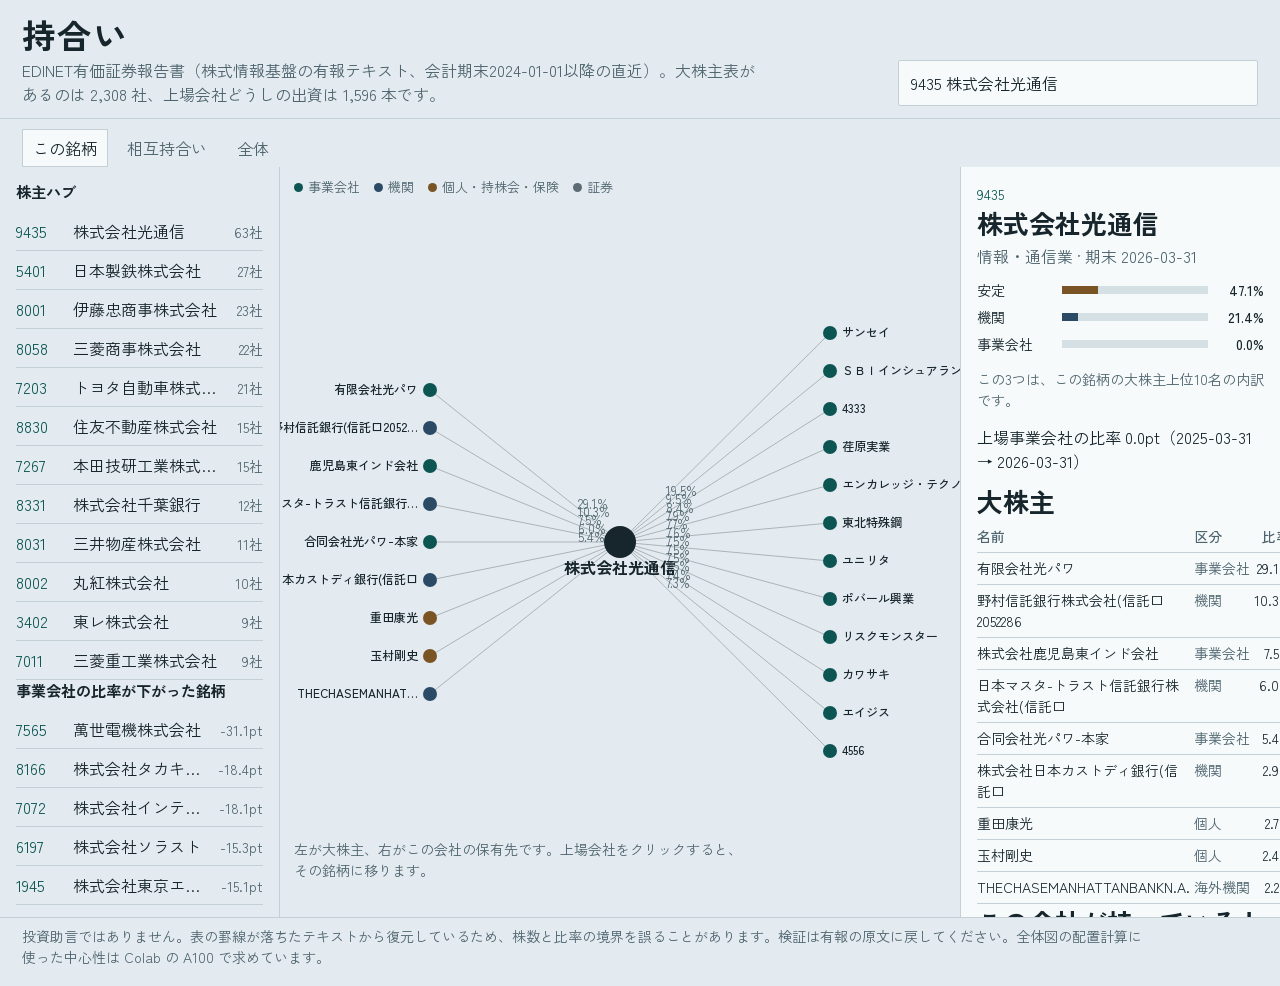
==== index.html @ e352fd44 "直近有報の株主グラフを静的サイトとして追加する。 銘柄の周辺、相互持合い、全体図を検索して見られる。" ====
<!DOCTYPE html>
<html lang="ja">
<head>
  <meta charset="utf-8">
  <meta name="viewport" content="width=device-width, initial-scale=1">
  <title>持合い — 直近有報の株主グラフ</title>
  <link rel="preconnect" href="https://fonts.googleapis.com">
  <link rel="preconnect" href="https://fonts.gstatic.com" crossorigin>
  <link href="https://fonts.googleapis.com/css2?family=Zen+Kaku+Gothic+New:wght@400;500;700&display=swap" rel="stylesheet">
  <link rel="stylesheet" href="assets/app.css">
</head>
<body>
  <header class="top">
    <div class="brand">
      <h1>持合い</h1>
      <p id="lede">直近の有価証券報告書から読んだ大株主です。</p>
    </div>
    <form class="search" role="search" id="search-form">
      <label class="sr" for="q">銘柄コードか社名</label>
      <input id="q" type="search" placeholder="コードか社名" autocomplete="off" spellcheck="false">
      <ul id="suggest" class="suggest" hidden></ul>
    </form>
  </header>

  <div class="modes" role="tablist">
    <button type="button" class="mode" data-mode="ego" aria-selected="true">この銘柄</button>
    <button type="button" class="mode" data-mode="mutual" aria-selected="false">相互持合い</button>
    <button type="button" class="mode" data-mode="all" aria-selected="false">全体</button>
  </div>

  <main>
    <aside class="lists" aria-label="銘柄リスト">
      <section>
        <h2>株主ハブ</h2>
        <ol id="hubs"></ol>
      </section>
      <section>
        <h2>事業会社の比率が下がった銘柄</h2>
        <ol id="drops"></ol>
      </section>
      <section>
        <h2>相互に持ち合う組</h2>
        <ol id="pairs"></ol>
      </section>
    </aside>

    <section class="stage" aria-label="株主グラフ">
      <canvas id="graph"></canvas>
      <p id="graph-note" class="note"></p>
      <div class="legend" aria-hidden="true">
        <span><i class="swatch corp"></i>事業会社</span>
        <span><i class="swatch inst"></i>機関</span>
        <span><i class="swatch stable"></i>個人・持株会・保険</span>
        <span><i class="swatch broker"></i>証券</span>
      </div>
    </section>

    <aside class="detail" id="detail" aria-live="polite">
      <p class="quiet">銘柄を選ぶと、大株主と保有先が出ます。</p>
    </aside>
  </main>

  <footer>
    <p id="foot"></p>
  </footer>
  <script src="assets/app.js"></script>
</body>
</html>
---- assets/app.css ----
:root {
  --paper: #e4ebf0;
  --card: #f6fafb;
  --ink: #17262c;
  --muted: #4e646e;
  --line: #c3d0d6;
  --teal: #0c5552;
  --slate: #2a4a66;
  --brass: #7a5424;
  --broker: #5d6b73;
  --sell: #9d3828;
  --focus: #0c5552;
  --shadow: 0 1px 0 rgba(23, 38, 44, 0.06);
  font-family: "Zen Kaku Gothic New", "Hiragino Sans", "Noto Sans JP", sans-serif;
  color: var(--ink);
  background: var(--paper);
  font-size: 16px;
  line-height: 1.5;
}

* { box-sizing: border-box; }
html, body { margin: 0; min-height: 100%; }
body { display: flex; flex-direction: column; min-height: 100vh; }
button, input { font: inherit; color: inherit; }
button { cursor: pointer; }
:focus-visible { outline: 2px solid var(--focus); outline-offset: 2px; }

.sr {
  position: absolute;
  width: 1px;
  height: 1px;
  overflow: hidden;
  clip: rect(0 0 0 0);
}

.top {
  display: flex;
  gap: 24px;
  align-items: flex-end;
  justify-content: space-between;
  padding: 18px 22px 12px;
  border-bottom: 1px solid var(--line);
}
.brand h1 {
  margin: 0;
  font-size: 34px;
  font-weight: 700;
  letter-spacing: 0.04em;
  line-height: 1;
}
.brand p { margin: 6px 0 0; color: var(--muted); max-width: 46rem; }
.search { position: relative; width: min(360px, 100%); }
.search input {
  width: 100%;
  background: var(--card);
  border: 1px solid var(--line);
  border-radius: 2px;
  padding: 10px 12px;
}
.suggest {
  position: absolute;
  z-index: 3;
  left: 0;
  right: 0;
  margin: 4px 0 0;
  padding: 4px;
  list-style: none;
  background: var(--card);
  border: 1px solid var(--line);
  box-shadow: var(--shadow);
}
.suggest button {
  display: flex;
  width: 100%;
  gap: 10px;
  text-align: left;
  background: transparent;
  border: 0;
  padding: 7px 8px;
}
.suggest button[aria-selected="true"],
.suggest button:hover { background: #e7f2f1; }
.suggest .code { font-variant-numeric: tabular-nums; color: var(--teal); width: 3.2em; }

.modes {
  display: flex;
  gap: 8px;
  padding: 10px 22px 0;
}
.mode {
  background: transparent;
  border: 1px solid transparent;
  padding: 6px 10px;
  color: var(--muted);
}
.mode[aria-selected="true"] {
  color: var(--ink);
  border-color: var(--line);
  background: var(--card);
}

main {
  flex: 1;
  display: grid;
  grid-template-columns: 280px minmax(0, 1fr) 320px;
  gap: 0;
  min-height: 0;
}
.lists, .detail {
  padding: 14px 16px 28px;
  overflow: auto;
  max-height: calc(100vh - 150px);
}
.lists { border-right: 1px solid var(--line); }
.detail { border-left: 1px solid var(--line); background: var(--card); }
.lists h2, .detail h2 {
  margin: 16px 0 8px;
  font-size: 15px;
  font-weight: 700;
}
.lists h2:first-child { margin-top: 0; }
.lists ol { list-style: none; margin: 0; padding: 0; }
.lists button {
  width: 100%;
  text-align: left;
  background: transparent;
  border: 0;
  border-bottom: 1px solid var(--line);
  padding: 7px 0;
  display: grid;
  grid-template-columns: 3.2em 1fr auto;
  gap: 6px;
  align-items: baseline;
}
.lists button:hover { background: rgba(12, 85, 82, 0.06); }
.lists .code, .num { font-variant-numeric: tabular-nums; }
.lists .code { color: var(--teal); }
.lists .num { color: var(--muted); font-size: 14px; }
.lists .name { overflow: hidden; text-overflow: ellipsis; white-space: nowrap; }

.stage { position: relative; min-height: 520px; }
.stage canvas { width: 100%; height: 100%; display: block; cursor: grab; }
.stage canvas:active { cursor: grabbing; }
.note {
  position: absolute;
  left: 14px;
  bottom: 36px;
  margin: 0;
  max-width: 28rem;
  color: var(--muted);
  font-size: 14px;
  pointer-events: none;
}
.legend {
  position: absolute;
  left: 14px;
  top: 10px;
  display: flex;
  flex-wrap: wrap;
  gap: 10px 14px;
  font-size: 13px;
  color: var(--muted);
}
.swatch {
  display: inline-block;
  width: 9px;
  height: 9px;
  margin-right: 5px;
  border-radius: 50%;
  vertical-align: 0;
}
.swatch.corp { background: var(--teal); }
.swatch.inst { background: var(--slate); }
.swatch.stable { background: var(--brass); }
.swatch.broker { background: var(--broker); }

.detail .who { margin: 0; }
.detail .who .code {
  font-variant-numeric: tabular-nums;
  color: var(--teal);
  font-size: 14px;
}
.detail h2 { font-size: 26px; line-height: 1.25; margin: 2px 0 4px; }
.meta { margin: 0 0 12px; color: var(--muted); }
.meters { display: grid; gap: 6px; margin: 0 0 14px; }
.meters div { display: grid; grid-template-columns: 5.5em 1fr 3.4em; gap: 8px; align-items: center; font-size: 14px; }
.meters .bar { height: 8px; background: #d5e0e5; }
.meters .bar span { display: block; height: 100%; }
.meters .bar.stable span { background: var(--brass); }
.meters .bar.inst span { background: var(--slate); }
.meters .bar.corp span { background: var(--teal); }
.meters b { font-variant-numeric: tabular-nums; font-weight: 500; text-align: right; }
.delta { margin: 0 0 12px; }
.delta.down { color: var(--sell); }
table { width: 100%; border-collapse: collapse; font-size: 14px; }
th, td { text-align: left; padding: 5px 4px 5px 0; border-bottom: 1px solid var(--line); vertical-align: baseline; }
th { color: var(--muted); font-weight: 500; white-space: nowrap; }
td:nth-child(2) { white-space: nowrap; color: var(--muted); }
td.r, th.r { text-align: right; font-variant-numeric: tabular-nums; }
tr.link { cursor: pointer; }
tr.link:hover { background: #e7f2f1; }
.quiet, footer p { color: var(--muted); font-size: 14px; }
footer { padding: 8px 22px 18px; border-top: 1px solid var(--line); }
footer p { margin: 0; max-width: 70rem; }

@media (max-width: 980px) {
  .top { flex-direction: column; align-items: stretch; }
  main { grid-template-columns: 1fr; }
  .lists, .detail { max-height: none; border: 0; }
  .stage { min-height: 420px; height: 62vh; }
  .lists { order: 3; }
  .detail { order: 2; }
}

@media (prefers-reduced-motion: reduce) {
  * { scroll-behavior: auto !important; }
}
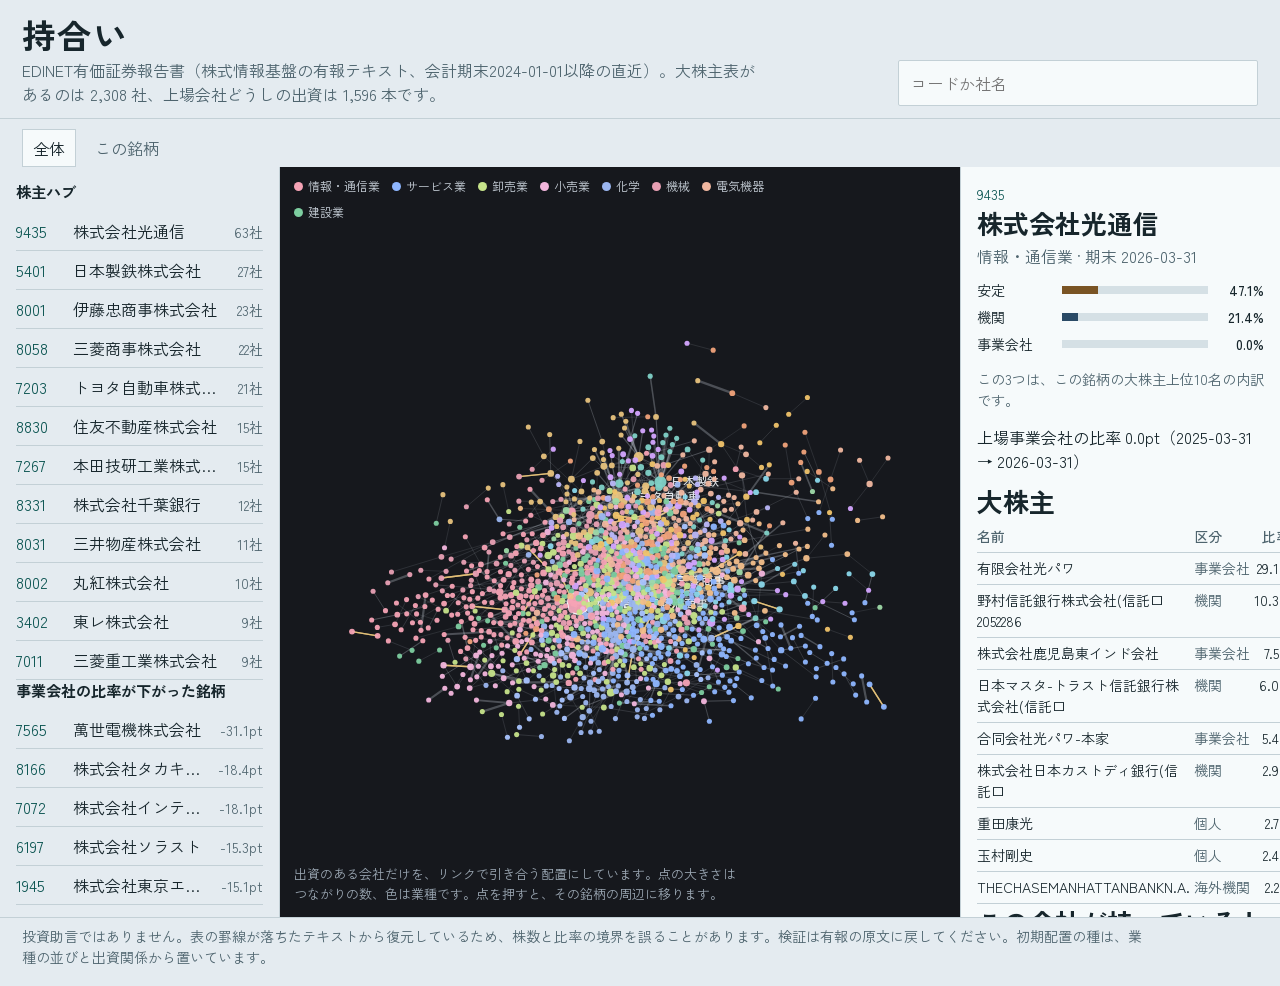
==== commit add1d88c: "株主グラフをObsidian風の力指向配置にする。 全体を初期表示にし、点を開くと深さ1か2の周辺を出す。相互持合いは金色の線と左の一覧に残す。" ====
--- a/index.html
+++ b/index.html
@@ -23,9 +23,8 @@
   </header>
 
   <div class="modes" role="tablist">
-    <button type="button" class="mode" data-mode="ego" aria-selected="true">この銘柄</button>
-    <button type="button" class="mode" data-mode="mutual" aria-selected="false">相互持合い</button>
-    <button type="button" class="mode" data-mode="all" aria-selected="false">全体</button>
+    <button type="button" class="mode" data-mode="all" aria-selected="true">全体</button>
+    <button type="button" class="mode" data-mode="local" aria-selected="false">この銘柄</button>
   </div>
 
   <main>
@@ -46,13 +45,13 @@
 
     <section class="stage" aria-label="株主グラフ">
       <canvas id="graph"></canvas>
+      <div class="depth" id="depth" hidden>
+        <span>深さ</span>
+        <button type="button" data-depth="1" aria-pressed="true">1</button>
+        <button type="button" data-depth="2" aria-pressed="false">2</button>
+      </div>
       <p id="graph-note" class="note"></p>
-      <div class="legend" aria-hidden="true">
-        <span><i class="swatch corp"></i>事業会社</span>
-        <span><i class="swatch inst"></i>機関</span>
-        <span><i class="swatch stable"></i>個人・持株会・保険</span>
-        <span><i class="swatch broker"></i>証券</span>
-      </div>
+      <div class="legend" id="legend"></div>
     </section>
 
     <aside class="detail" id="detail" aria-live="polite">
--- a/assets/app.css
+++ b/assets/app.css
@@ -138,17 +138,41 @@
 .lists .num { color: var(--muted); font-size: 14px; }
 .lists .name { overflow: hidden; text-overflow: ellipsis; white-space: nowrap; }
 
-.stage { position: relative; min-height: 520px; }
-.stage canvas { width: 100%; height: 100%; display: block; cursor: grab; }
+.stage { position: relative; min-height: 520px; background: #16181d; }
+.stage canvas { width: 100%; height: 100%; display: block; cursor: grab; background: #16181d; }
 .stage canvas:active { cursor: grabbing; }
+.depth[hidden] { display: none; }
+.depth {
+  position: absolute;
+  right: 14px;
+  top: 10px;
+  display: flex;
+  gap: 6px;
+  align-items: center;
+  color: #c5cdd6;
+  font-size: 13px;
+}
+.depth button {
+  background: transparent;
+  color: #c5cdd6;
+  border: 1px solid #3a4250;
+  border-radius: 99px;
+  min-width: 28px;
+  padding: 2px 8px;
+}
+.depth button[aria-pressed="true"] {
+  background: #d8dee9;
+  color: #16181d;
+  border-color: #d8dee9;
+}
 .note {
   position: absolute;
   left: 14px;
-  bottom: 36px;
+  bottom: 14px;
   margin: 0;
   max-width: 28rem;
-  color: var(--muted);
-  font-size: 14px;
+  color: #9aa6b2;
+  font-size: 13px;
   pointer-events: none;
 }
 .legend {
@@ -157,9 +181,10 @@
   top: 10px;
   display: flex;
   flex-wrap: wrap;
-  gap: 10px 14px;
-  font-size: 13px;
-  color: var(--muted);
+  gap: 8px 12px;
+  max-width: min(46rem, 70%);
+  font-size: 12px;
+  color: #c5cdd6;
 }
 .swatch {
   display: inline-block;
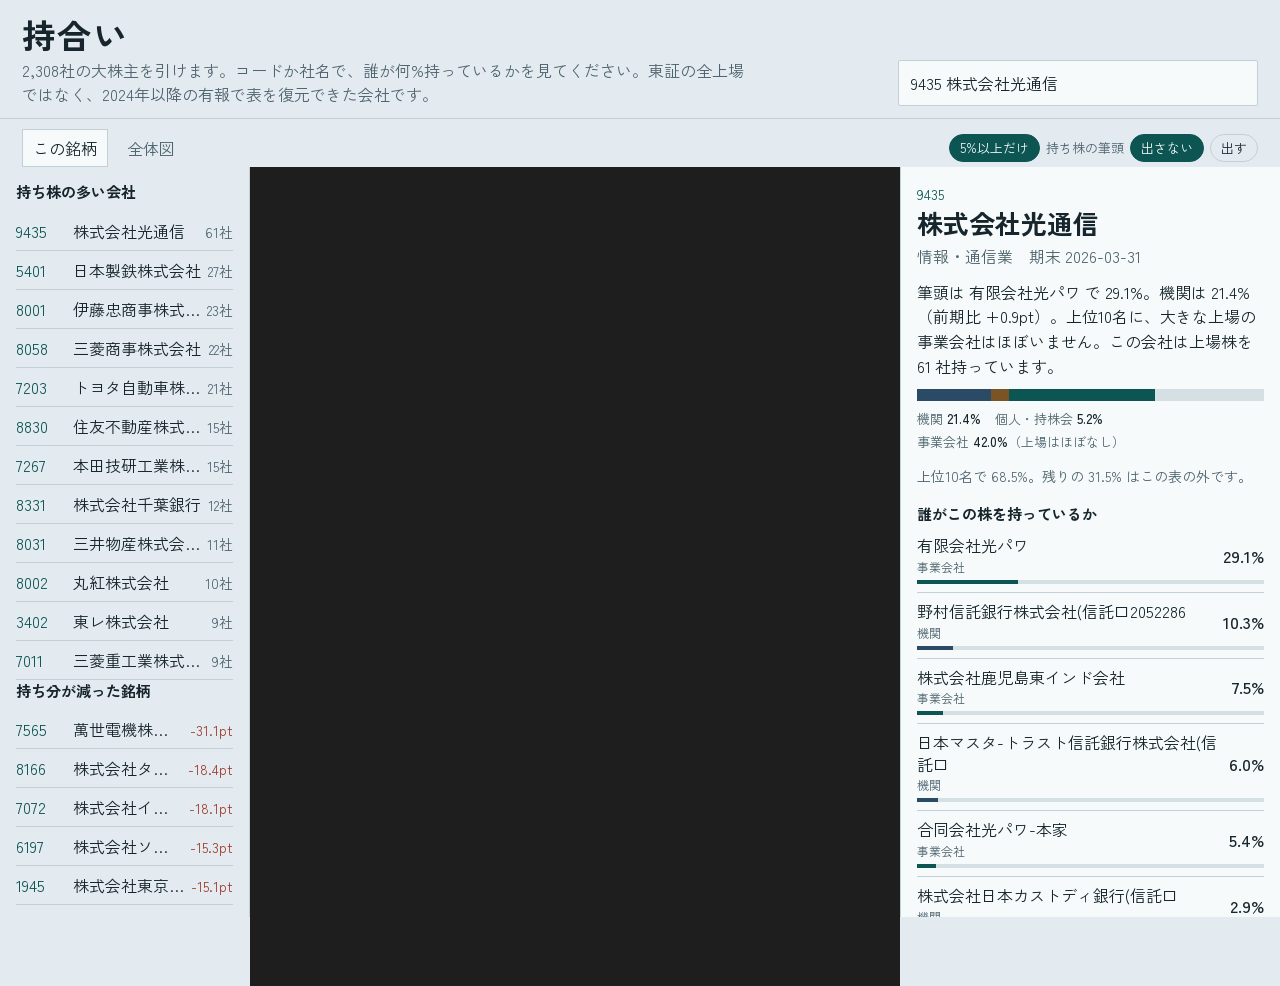
==== commit 11d8e364: "この銘柄は、誰が何%持っているかから読める並びに変える。" ====
--- a/index.html
+++ b/index.html
@@ -4,6 +4,7 @@
   <meta charset="utf-8">
   <meta name="viewport" content="width=device-width, initial-scale=1">
   <title>持合い — 直近有報の株主グラフ</title>
+  <link rel="icon" href="data:,">
   <link rel="preconnect" href="https://fonts.googleapis.com">
   <link rel="preconnect" href="https://fonts.gstatic.com" crossorigin>
   <link href="https://fonts.googleapis.com/css2?family=Zen+Kaku+Gothic+New:wght@400;500;700&display=swap" rel="stylesheet">
@@ -13,43 +14,47 @@
   <header class="top">
     <div class="brand">
       <h1>持合い</h1>
-      <p id="lede">直近の有価証券報告書から読んだ大株主です。</p>
+      <p id="lede">コードか社名で、誰が何%持っているかを見ます。</p>
     </div>
     <form class="search" role="search" id="search-form">
       <label class="sr" for="q">銘柄コードか社名</label>
-      <input id="q" type="search" placeholder="コードか社名" autocomplete="off" spellcheck="false">
+      <input id="q" type="search" placeholder="9435 や 光通信" autocomplete="off" spellcheck="false">
       <ul id="suggest" class="suggest" hidden></ul>
     </form>
   </header>
 
-  <div class="modes" role="tablist">
-    <button type="button" class="mode" data-mode="all" aria-selected="true">全体</button>
-    <button type="button" class="mode" data-mode="local" aria-selected="false">この銘柄</button>
+  <div class="modes">
+    <div class="modebar" role="tablist">
+      <button type="button" class="mode" data-mode="local" aria-selected="true">この銘柄</button>
+      <button type="button" class="mode" data-mode="all" aria-selected="false">全体図</button>
+    </div>
+    <div class="depth" id="depth">
+      <button type="button" id="floor" aria-pressed="true">5%以上だけ</button>
+      <span>持ち株の筆頭</span>
+      <button type="button" data-depth="1" aria-pressed="true">出さない</button>
+      <button type="button" data-depth="2" aria-pressed="false">出す</button>
+    </div>
   </div>
 
   <main>
     <aside class="lists" aria-label="銘柄リスト">
       <section>
-        <h2>株主ハブ</h2>
+        <h2>持ち株の多い会社</h2>
         <ol id="hubs"></ol>
       </section>
       <section>
-        <h2>事業会社の比率が下がった銘柄</h2>
+        <h2>持ち分が減った銘柄</h2>
         <ol id="drops"></ol>
       </section>
       <section>
-        <h2>相互に持ち合う組</h2>
+        <h2>互いに持ち合っている組</h2>
         <ol id="pairs"></ol>
       </section>
     </aside>
 
     <section class="stage" aria-label="株主グラフ">
       <canvas id="graph"></canvas>
-      <div class="depth" id="depth" hidden>
-        <span>深さ</span>
-        <button type="button" data-depth="1" aria-pressed="true">1</button>
-        <button type="button" data-depth="2" aria-pressed="false">2</button>
-      </div>
+      <p id="tip" class="tip" hidden></p>
       <p id="graph-note" class="note"></p>
       <div class="legend" id="legend"></div>
     </section>
--- a/assets/app.css
+++ b/assets/app.css
@@ -84,9 +84,13 @@
 
 .modes {
   display: flex;
-  gap: 8px;
+  gap: 16px;
+  align-items: center;
+  justify-content: space-between;
+  flex-wrap: wrap;
   padding: 10px 22px 0;
 }
+.modebar { display: flex; gap: 8px; }
 .mode {
   background: transparent;
   border: 1px solid transparent;
@@ -102,7 +106,7 @@
 main {
   flex: 1;
   display: grid;
-  grid-template-columns: 280px minmax(0, 1fr) 320px;
+  grid-template-columns: 250px minmax(0, 1fr) 380px;
   gap: 0;
   min-height: 0;
 }
@@ -136,43 +140,55 @@
 .lists .code, .num { font-variant-numeric: tabular-nums; }
 .lists .code { color: var(--teal); }
 .lists .num { color: var(--muted); font-size: 14px; }
+.lists .num.down { color: var(--sell); }
 .lists .name { overflow: hidden; text-overflow: ellipsis; white-space: nowrap; }
 
-.stage { position: relative; min-height: 520px; background: #16181d; }
-.stage canvas { width: 100%; height: 100%; display: block; cursor: grab; background: #16181d; }
+.stage { position: relative; min-height: 520px; background: #1e1e1e; }
+.stage canvas { width: 100%; height: 100%; display: block; cursor: grab; background: #1e1e1e; }
 .stage canvas:active { cursor: grabbing; }
 .depth[hidden] { display: none; }
 .depth {
-  position: absolute;
-  right: 14px;
-  top: 10px;
   display: flex;
   gap: 6px;
   align-items: center;
-  color: #c5cdd6;
+  color: var(--muted);
   font-size: 13px;
 }
 .depth button {
   background: transparent;
-  color: #c5cdd6;
-  border: 1px solid #3a4250;
+  color: var(--ink);
+  border: 1px solid var(--line);
   border-radius: 99px;
   min-width: 28px;
-  padding: 2px 8px;
+  padding: 3px 10px;
 }
 .depth button[aria-pressed="true"] {
-  background: #d8dee9;
-  color: #16181d;
-  border-color: #d8dee9;
+  background: var(--teal);
+  color: #f6fafb;
+  border-color: var(--teal);
 }
 .note {
   position: absolute;
   left: 14px;
   bottom: 14px;
   margin: 0;
-  max-width: 28rem;
+  max-width: 34rem;
   color: #9aa6b2;
   font-size: 13px;
+  pointer-events: none;
+}
+.tip {
+  position: absolute;
+  z-index: 2;
+  margin: 0;
+  max-width: 18rem;
+  padding: 6px 8px;
+  background: #141414;
+  color: #f3f3f3;
+  border: 1px solid #3a4250;
+  font-size: 13px;
+  line-height: 1.45;
+  white-space: pre-line;
   pointer-events: none;
 }
 .legend {
@@ -206,7 +222,31 @@
   font-size: 14px;
 }
 .detail h2 { font-size: 26px; line-height: 1.25; margin: 2px 0 4px; }
+.detail h2.block {
+  font-size: 15px;
+  margin: 18px 0 4px;
+}
 .meta { margin: 0 0 12px; color: var(--muted); }
+.mix {
+  display: flex;
+  height: 12px;
+  background: #d5e0e5;
+  margin: 4px 0 8px;
+}
+.mix span { display: block; height: 100%; }
+.mix .inst { background: #2a4a66; }
+.mix .people { background: #7a5424; }
+.mix .insurer { background: #c4a574; }
+.mix .corp { background: #0c5552; }
+.mix-legend {
+  display: flex;
+  flex-wrap: wrap;
+  gap: 4px 14px;
+  margin: 0 0 4px;
+  font-size: 13px;
+  color: var(--muted);
+}
+.mix-legend b { color: var(--ink); font-weight: 500; }
 .meters { display: grid; gap: 6px; margin: 0 0 14px; }
 .meters div { display: grid; grid-template-columns: 5.5em 1fr 3.4em; gap: 8px; align-items: center; font-size: 14px; }
 .meters .bar { height: 8px; background: #d5e0e5; }
@@ -215,6 +255,40 @@
 .meters .bar.inst span { background: var(--slate); }
 .meters .bar.corp span { background: var(--teal); }
 .meters b { font-variant-numeric: tabular-nums; font-weight: 500; text-align: right; }
+.reading { margin: 0 0 10px; font-size: 16px; line-height: 1.55; }
+button.line {
+  width: 100%;
+  background: transparent;
+  border: 0;
+  text-align: left;
+}
+.line {
+  display: grid;
+  grid-template-columns: minmax(0, 1fr) auto;
+  grid-template-areas:
+    "nm pct"
+    "sub pct"
+    "bar bar";
+  gap: 1px 12px;
+  padding: 8px 0;
+  border-bottom: 1px solid var(--line);
+}
+.line.link:hover { background: #e7f2f1; }
+.line .nm { grid-area: nm; min-width: 0; line-height: 1.35; }
+.line .sub { grid-area: sub; color: var(--muted); font-size: 12px; }
+.line b {
+  grid-area: pct;
+  align-self: center;
+  font-variant-numeric: tabular-nums;
+  font-weight: 500;
+  font-size: 17px;
+  white-space: nowrap;
+}
+.line .track { grid-area: bar; height: 4px; background: #d5e0e5; margin-top: 3px; }
+.line .track span { display: block; height: 100%; background: #0c5552; }
+.line .track.inst span { background: #2a4a66; }
+.line .track.people span { background: #7a5424; }
+.line .track.out span { background: #3d5a4c; }
 .delta { margin: 0 0 12px; }
 .delta.down { color: var(--sell); }
 table { width: 100%; border-collapse: collapse; font-size: 14px; }
@@ -230,11 +304,13 @@
 
 @media (max-width: 980px) {
   .top { flex-direction: column; align-items: stretch; }
+  .modes { align-items: stretch; }
+  .depth { flex-wrap: wrap; }
   main { grid-template-columns: 1fr; }
   .lists, .detail { max-height: none; border: 0; }
-  .stage { min-height: 420px; height: 62vh; }
+  .stage { order: 2; min-height: 420px; height: 62vh; }
+  .detail { order: 1; }
   .lists { order: 3; }
-  .detail { order: 2; }
 }
 
 @media (prefers-reduced-motion: reduce) {
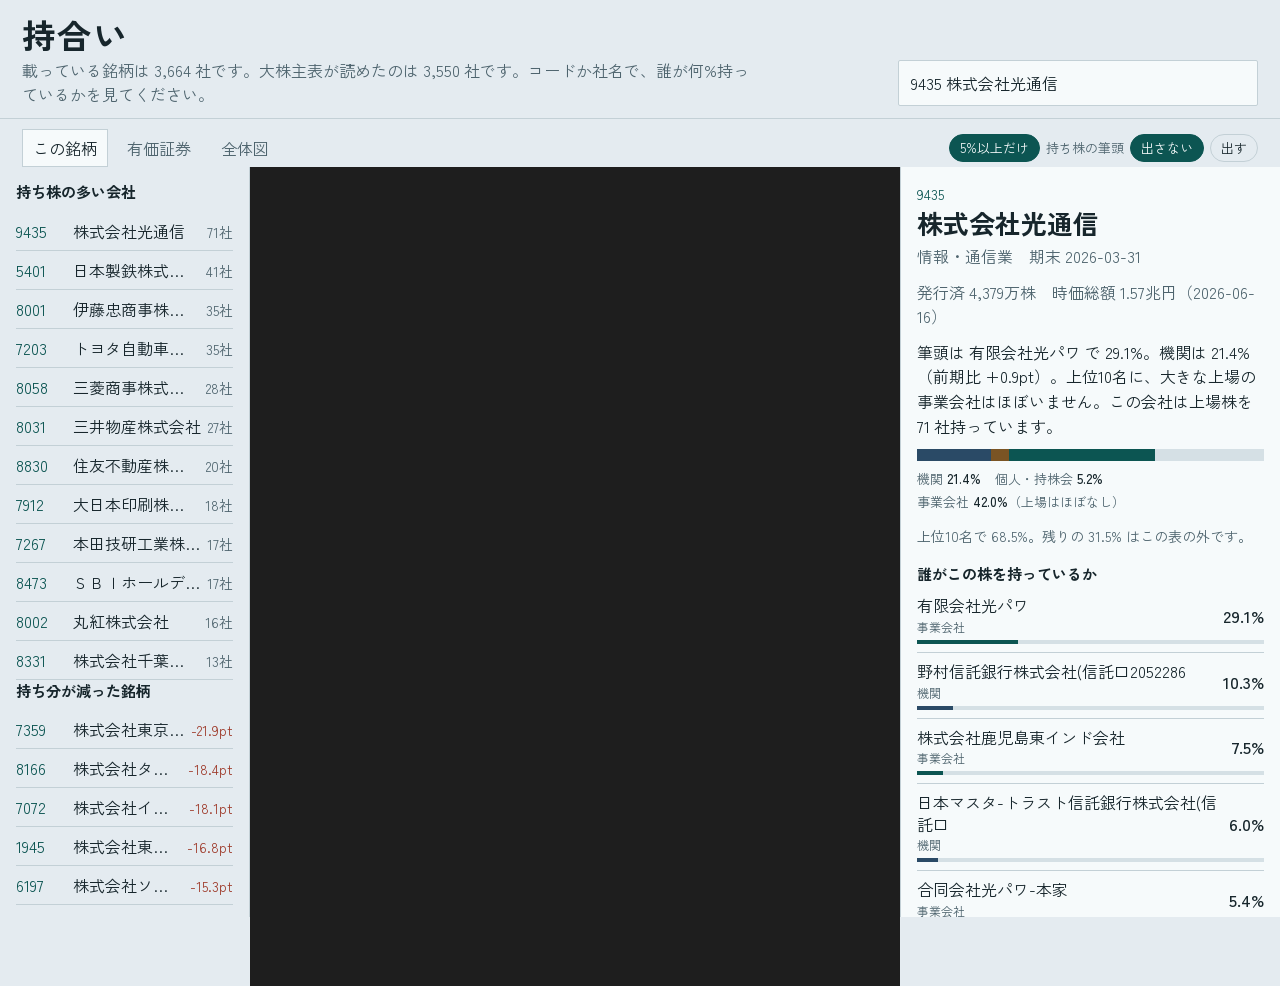
==== commit 77d69952: "有価証券の保有と、発行済株式数・時価総額をグラフに足す。" ====
--- a/index.html
+++ b/index.html
@@ -26,6 +26,7 @@
   <div class="modes">
     <div class="modebar" role="tablist">
       <button type="button" class="mode" data-mode="local" aria-selected="true">この銘柄</button>
+      <button type="button" class="mode" data-mode="book" aria-selected="false">有価証券</button>
       <button type="button" class="mode" data-mode="all" aria-selected="false">全体図</button>
     </div>
     <div class="depth" id="depth">
@@ -39,15 +40,15 @@
   <main>
     <aside class="lists" aria-label="銘柄リスト">
       <section>
-        <h2>持ち株の多い会社</h2>
+        <h2 id="list-a">持ち株の多い会社</h2>
         <ol id="hubs"></ol>
       </section>
       <section>
-        <h2>持ち分が減った銘柄</h2>
+        <h2 id="list-b">持ち分が減った銘柄</h2>
         <ol id="drops"></ol>
       </section>
       <section>
-        <h2>互いに持ち合っている組</h2>
+        <h2 id="list-c">互いに持ち合っている組</h2>
         <ol id="pairs"></ol>
       </section>
     </aside>
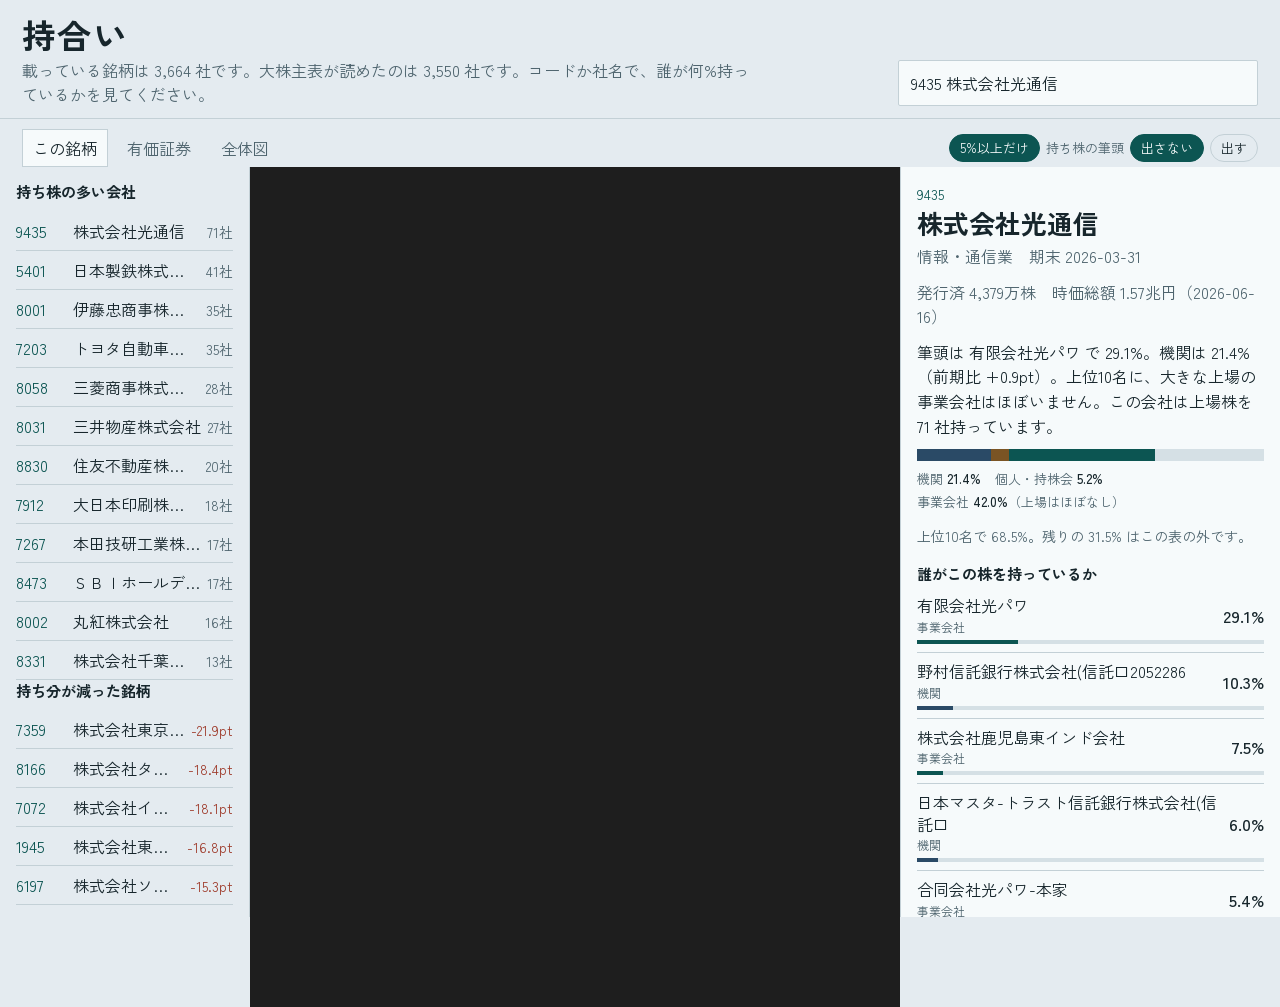
==== commit d9acac29: "事業等のリスクの差分を、文字と余白を主役にした画面にして公開する。 GitHub Pages の /risk/ で銘柄ごとの読みを開ける。持合いの頁からリンクする。投資助言ではない。" ====
--- a/index.html
+++ b/index.html
@@ -67,6 +67,7 @@
 
   <footer>
     <p id="foot"></p>
+    <p><a href="risk/">事業等のリスクの差分</a></p>
   </footer>
   <script src="assets/app.js"></script>
 </body>
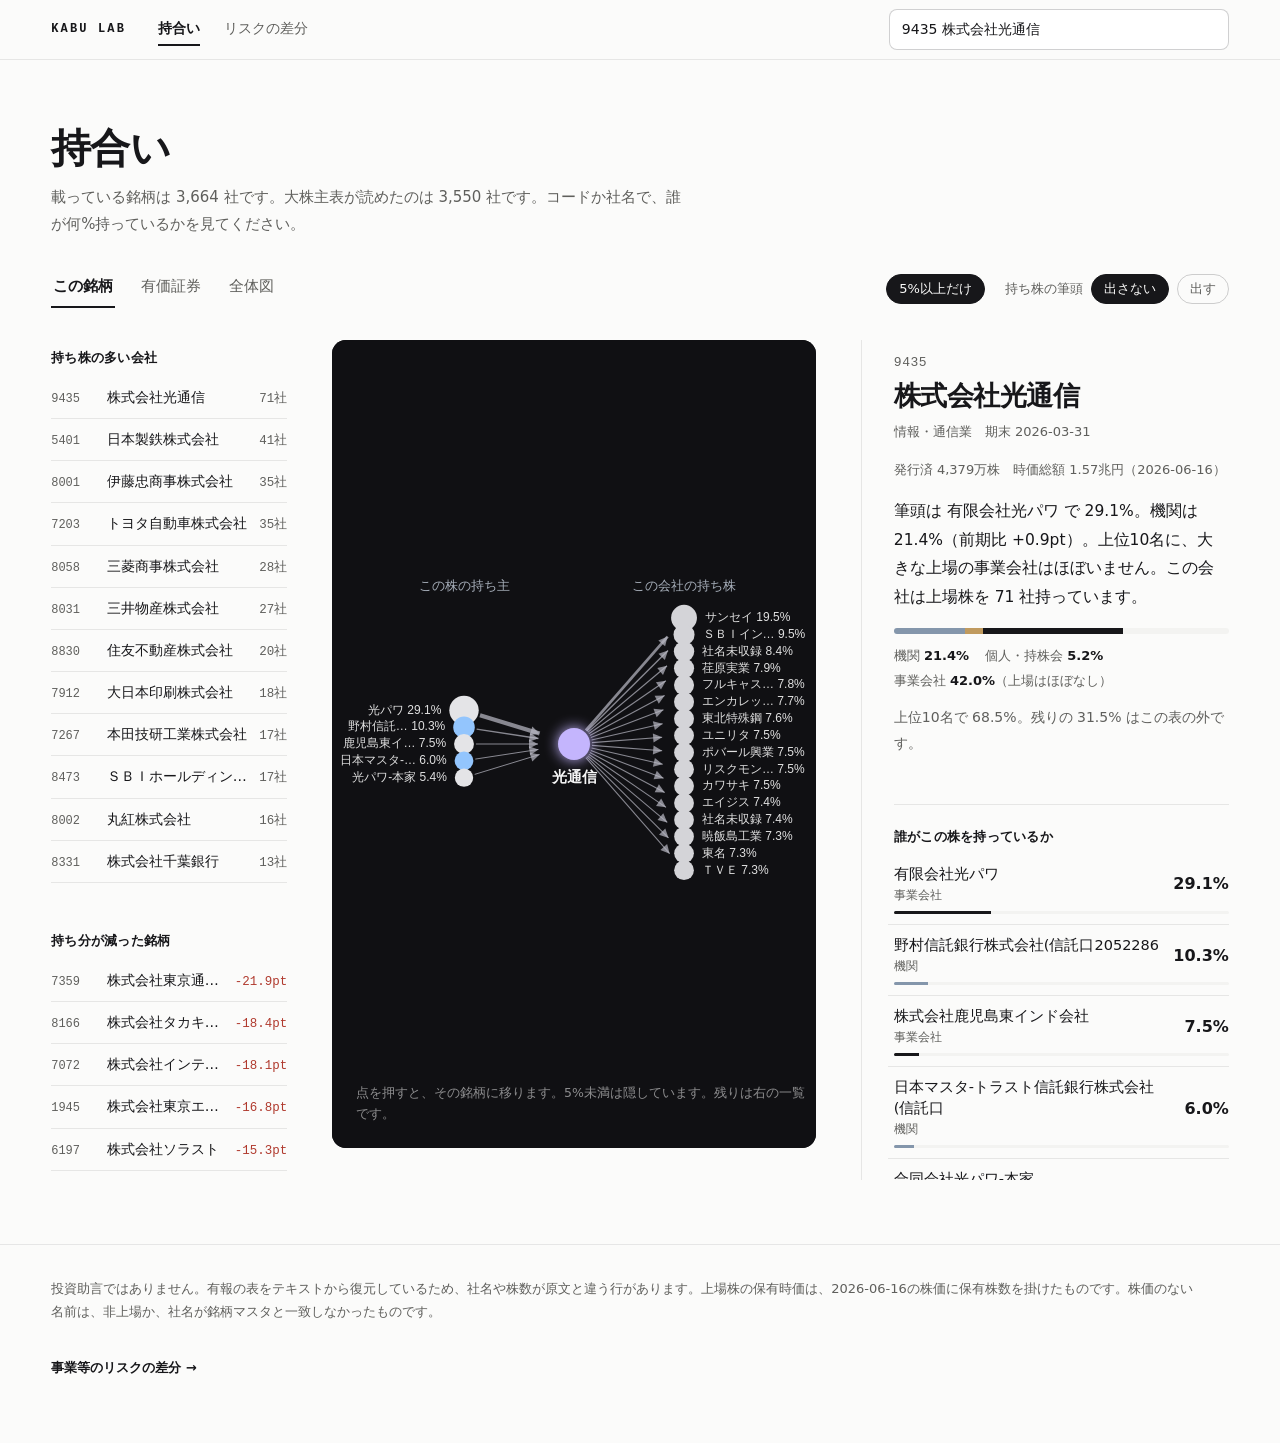
==== commit eeeb356e: "2サービスを、白・罫線・余白の文書調で統一する。 Notion『Web 10-5』の10原則を両サービスへ同じトークンで適用した。 持合いの青灰色＋ティールと、リスクの青アクセント＋カード調という バ" ====
--- a/index.html
+++ b/index.html
@@ -4,24 +4,29 @@
   <meta charset="utf-8">
   <meta name="viewport" content="width=device-width, initial-scale=1">
   <title>持合い — 直近有報の株主グラフ</title>
+  <meta name="description" content="直近の有価証券報告書から読んだ大株主をグラフで見る。誰が何%持っているか、互いに持ち合っている組が分かる。">
   <link rel="icon" href="data:,">
-  <link rel="preconnect" href="https://fonts.googleapis.com">
-  <link rel="preconnect" href="https://fonts.gstatic.com" crossorigin>
-  <link href="https://fonts.googleapis.com/css2?family=Zen+Kaku+Gothic+New:wght@400;500;700&display=swap" rel="stylesheet">
   <link rel="stylesheet" href="assets/app.css">
 </head>
 <body>
+  <a class="skip" href="#detail">銘柄の読みへ</a>
   <header class="top">
-    <div class="brand">
-      <h1>持合い</h1>
-      <p id="lede">コードか社名で、誰が何%持っているかを見ます。</p>
-    </div>
+    <a class="brandmark" href="./">KABU&nbsp;LAB</a>
+    <nav class="servicenav" aria-label="サービス">
+      <a href="./" aria-current="page">持合い</a>
+      <a href="risk/">リスクの差分</a>
+    </nav>
     <form class="search" role="search" id="search-form">
       <label class="sr" for="q">銘柄コードか社名</label>
-      <input id="q" type="search" placeholder="9435 や 光通信" autocomplete="off" spellcheck="false">
+      <input id="q" type="search" placeholder="銘柄コード・社名で検索" autocomplete="off" spellcheck="false">
       <ul id="suggest" class="suggest" hidden></ul>
     </form>
   </header>
+
+  <div class="intro">
+    <h1>持合い</h1>
+    <p id="lede">コードか社名で、誰が何%持っているかを見ます。</p>
+  </div>
 
   <div class="modes">
     <div class="modebar" role="tablist">
@@ -67,7 +72,7 @@
 
   <footer>
     <p id="foot"></p>
-    <p><a href="risk/">事業等のリスクの差分</a></p>
+    <p class="footnav"><a href="risk/">事業等のリスクの差分 →</a></p>
   </footer>
   <script src="assets/app.js"></script>
 </body>
--- a/assets/app.css
+++ b/assets/app.css
@@ -1,318 +1,314 @@
+/* Kabulab shared design tokens — light document style.
+   Typography first, whitespace and hairlines instead of boxes,
+   neutral palette + one ochre accent. The graph stays a dark island. */
 :root {
-  --paper: #e4ebf0;
-  --card: #f6fafb;
-  --ink: #17262c;
-  --muted: #4e646e;
-  --line: #c3d0d6;
-  --teal: #0c5552;
-  --slate: #2a4a66;
-  --brass: #7a5424;
-  --broker: #5d6b73;
-  --sell: #9d3828;
-  --focus: #0c5552;
-  --shadow: 0 1px 0 rgba(23, 38, 44, 0.06);
-  font-family: "Zen Kaku Gothic New", "Hiragino Sans", "Noto Sans JP", sans-serif;
+  --font-sans: "Hiragino Sans", "Hiragino Kaku Gothic ProN", "Noto Sans JP",
+    "Yu Gothic UI", "Yu Gothic", system-ui, sans-serif;
+  --font-num: ui-monospace, "SF Mono", SFMono-Regular, Menlo, Consolas, monospace;
+
+  --bg: #fbfbfa;
+  --surface: #ffffff;
+  --ink: #17171a;
+  --muted: #5f5f5c;
+  --faint: #8f8f8a;
+  --line: rgba(23, 23, 26, 0.09);
+  --line-strong: rgba(23, 23, 26, 0.2);
+  --hover: #f3f3f1;
+  --accent: #a5762a;
+  --sell: #b03a2e;
+  --c-corp: #17171a;
+  --c-inst: #8496ab;
+  --c-people: #c09a5e;
+  --c-insurer: #dcc7a4;
+  --c-out: #9aa39b;
+  --island: #101013;
+
+  --sp-1: 4px; --sp-2: 8px; --sp-3: 12px; --sp-4: 16px; --sp-5: 24px;
+  --sp-6: 32px; --sp-7: 48px; --sp-8: 64px; --sp-9: 96px;
+  --pad-x: clamp(20px, 4vw, 56px);
+  --ease: cubic-bezier(.2, .8, .2, 1);
+  --dur: 150ms;
+
+  font-family: var(--font-sans);
   color: var(--ink);
-  background: var(--paper);
+  background: var(--bg);
   font-size: 16px;
-  line-height: 1.5;
+  line-height: 1.6;
+  -webkit-font-smoothing: antialiased;
+  text-rendering: optimizeLegibility;
 }
 
 * { box-sizing: border-box; }
 html, body { margin: 0; min-height: 100%; }
-body { display: flex; flex-direction: column; min-height: 100vh; }
+body { display: flex; flex-direction: column; min-height: 100vh; background: var(--bg); }
 button, input { font: inherit; color: inherit; }
 button { cursor: pointer; }
-:focus-visible { outline: 2px solid var(--focus); outline-offset: 2px; }
+::selection { background: var(--ink); color: var(--bg); }
+:focus-visible { outline: 2px solid var(--ink); outline-offset: 2px; border-radius: 2px; }
 
 .sr {
-  position: absolute;
-  width: 1px;
-  height: 1px;
-  overflow: hidden;
-  clip: rect(0 0 0 0);
-}
-
+  position: absolute; width: 1px; height: 1px;
+  overflow: hidden; clip: rect(0 0 0 0); white-space: nowrap;
+}
+.skip {
+  position: absolute; left: var(--sp-4); top: -56px; z-index: 10;
+  background: var(--ink); color: var(--bg);
+  padding: var(--sp-2) var(--sp-3); border-radius: 6px;
+  font-size: 14px; text-decoration: none;
+}
+.skip:focus { top: var(--sp-3); }
+
+/* ---- Header ---- */
 .top {
-  display: flex;
-  gap: 24px;
-  align-items: flex-end;
-  justify-content: space-between;
-  padding: 18px 22px 12px;
+  position: sticky; top: 0; z-index: 5;
+  display: flex; align-items: center; gap: var(--sp-6);
+  min-height: 60px; padding: 0 var(--pad-x);
+  background: rgba(251, 251, 250, 0.88);
+  backdrop-filter: blur(10px); -webkit-backdrop-filter: blur(10px);
   border-bottom: 1px solid var(--line);
 }
-.brand h1 {
-  margin: 0;
-  font-size: 34px;
-  font-weight: 700;
-  letter-spacing: 0.04em;
-  line-height: 1;
-}
-.brand p { margin: 6px 0 0; color: var(--muted); max-width: 46rem; }
-.search { position: relative; width: min(360px, 100%); }
+.brandmark {
+  font-family: var(--font-num); font-size: 12px; font-weight: 600;
+  letter-spacing: 0.18em; color: var(--ink); text-decoration: none; white-space: nowrap;
+}
+.servicenav { display: flex; gap: var(--sp-5); }
+.servicenav a {
+  font-size: 14px; color: var(--muted); text-decoration: none;
+  padding: var(--sp-1) 0; border-bottom: 2px solid transparent;
+  transition: color var(--dur) var(--ease);
+}
+.servicenav a:hover { color: var(--ink); }
+.servicenav a[aria-current="page"] { color: var(--ink); font-weight: 600; border-bottom-color: var(--ink); }
+.top .search { margin-left: auto; }
+
+.search { position: relative; width: min(340px, 100%); }
 .search input {
-  width: 100%;
-  background: var(--card);
-  border: 1px solid var(--line);
-  border-radius: 2px;
-  padding: 10px 12px;
-}
+  width: 100%; min-height: 40px;
+  background: var(--surface);
+  border: 1px solid var(--line-strong); border-radius: 8px;
+  padding: var(--sp-2) var(--sp-3); font-size: 14px;
+  transition: border-color var(--dur) var(--ease);
+}
+.search input::placeholder { color: var(--faint); }
+.search input:hover { border-color: rgba(23, 23, 26, 0.36); }
+.search input:focus { border-color: var(--ink); outline: none; }
 .suggest {
-  position: absolute;
-  z-index: 3;
-  left: 0;
-  right: 0;
-  margin: 4px 0 0;
-  padding: 4px;
-  list-style: none;
-  background: var(--card);
-  border: 1px solid var(--line);
-  box-shadow: var(--shadow);
+  position: absolute; z-index: 6; left: 0; right: 0;
+  margin: var(--sp-2) 0 0; padding: 6px; list-style: none;
+  background: var(--surface); border: 1px solid var(--line); border-radius: 10px;
+  box-shadow: 0 12px 32px rgba(23, 23, 26, 0.1);
+  max-height: 320px; overflow: auto;
 }
 .suggest button {
-  display: flex;
-  width: 100%;
-  gap: 10px;
-  text-align: left;
-  background: transparent;
-  border: 0;
-  padding: 7px 8px;
-}
-.suggest button[aria-selected="true"],
-.suggest button:hover { background: #e7f2f1; }
-.suggest .code { font-variant-numeric: tabular-nums; color: var(--teal); width: 3.2em; }
-
+  display: flex; width: 100%; gap: var(--sp-3); align-items: baseline;
+  text-align: left; background: transparent; border: 0; border-radius: 6px;
+  padding: var(--sp-2); font-size: 14px; min-height: 40px;
+}
+.suggest button[aria-selected="true"], .suggest button:hover { background: var(--hover); }
+.suggest .code { font-family: var(--font-num); font-size: 12px; color: var(--muted); min-width: 3.4em; }
+
+/* ---- Intro ---- */
+.intro { padding: var(--sp-8) var(--pad-x) 0; }
+.intro h1 {
+  margin: 0; font-size: clamp(30px, 3.4vw, 40px); font-weight: 700;
+  letter-spacing: -0.02em; line-height: 1.2;
+}
+.intro p { margin: var(--sp-3) 0 0; color: var(--muted); font-size: 15px; max-width: 42em; line-height: 1.8; }
+
+/* ---- Modes ---- */
 .modes {
-  display: flex;
-  gap: 16px;
-  align-items: center;
-  justify-content: space-between;
-  flex-wrap: wrap;
-  padding: 10px 22px 0;
-}
-.modebar { display: flex; gap: 8px; }
+  display: flex; gap: var(--sp-4); align-items: center; justify-content: space-between;
+  flex-wrap: wrap; padding: var(--sp-6) var(--pad-x) 0;
+}
+.modebar { display: flex; gap: var(--sp-5); }
 .mode {
-  background: transparent;
-  border: 1px solid transparent;
-  padding: 6px 10px;
-  color: var(--muted);
-}
-.mode[aria-selected="true"] {
-  color: var(--ink);
-  border-color: var(--line);
-  background: var(--card);
-}
-
+  background: transparent; border: 0; border-bottom: 2px solid transparent;
+  padding: var(--sp-1) 2px var(--sp-2); font-size: 15px; color: var(--muted);
+  transition: color var(--dur) var(--ease);
+}
+.mode:hover { color: var(--ink); }
+.mode[aria-selected="true"] { color: var(--ink); font-weight: 600; border-bottom-color: var(--ink); }
+.depth[hidden] { display: none; }
+.depth { display: flex; gap: var(--sp-2); align-items: center; color: var(--muted); font-size: 13px; }
+.depth span { margin-left: var(--sp-3); }
+.depth button {
+  background: transparent; color: var(--muted);
+  border: 1px solid var(--line-strong); border-radius: 999px;
+  padding: 3px 12px; font-size: 13px; min-height: 30px;
+  transition: background-color var(--dur) var(--ease), color var(--dur) var(--ease), border-color var(--dur) var(--ease);
+}
+.depth button:hover { color: var(--ink); border-color: var(--ink); }
+.depth button[aria-pressed="true"] { background: var(--ink); color: var(--bg); border-color: var(--ink); }
+
+/* ---- Layout ---- */
 main {
-  flex: 1;
-  display: grid;
-  grid-template-columns: 250px minmax(0, 1fr) 380px;
-  gap: 0;
-  min-height: 0;
+  flex: 1; display: grid;
+  grid-template-columns: 236px minmax(0, 1fr) 368px;
+  gap: clamp(24px, 3.5vw, 56px);
+  padding: var(--sp-6) var(--pad-x) var(--sp-8);
+  align-items: start;
 }
 .lists, .detail {
-  padding: 14px 16px 28px;
-  overflow: auto;
-  max-height: calc(100vh - 150px);
-}
-.lists { border-right: 1px solid var(--line); }
-.detail { border-left: 1px solid var(--line); background: var(--card); }
-.lists h2, .detail h2 {
-  margin: 16px 0 8px;
-  font-size: 15px;
-  font-weight: 700;
-}
-.lists h2:first-child { margin-top: 0; }
+  overflow: auto; max-height: calc(100vh - 60px);
+  position: sticky; top: 60px; padding-top: var(--sp-2);
+  scrollbar-width: thin; scrollbar-color: var(--line-strong) transparent;
+}
+.detail { border-left: 1px solid var(--line); padding-left: clamp(20px, 2.5vw, 40px); }
+
+/* ---- Lists ---- */
+.lists section + section { margin-top: var(--sp-7); }
+.lists h2 { margin: 0 0 var(--sp-2); font-size: 13px; font-weight: 600; letter-spacing: 0.02em; }
 .lists ol { list-style: none; margin: 0; padding: 0; }
 .lists button {
-  width: 100%;
-  text-align: left;
-  background: transparent;
-  border: 0;
-  border-bottom: 1px solid var(--line);
-  padding: 7px 0;
-  display: grid;
-  grid-template-columns: 3.2em 1fr auto;
-  gap: 6px;
-  align-items: baseline;
-}
-.lists button:hover { background: rgba(12, 85, 82, 0.06); }
-.lists .code, .num { font-variant-numeric: tabular-nums; }
-.lists .code { color: var(--teal); }
-.lists .num { color: var(--muted); font-size: 14px; }
+  width: 100%; text-align: left; background: transparent; border: 0;
+  border-bottom: 1px solid var(--line); border-radius: 0;
+  padding: 9px 6px; margin: 0 -6px; width: calc(100% + 12px);
+  display: grid; grid-template-columns: 3.4em 1fr auto; gap: var(--sp-2); align-items: baseline;
+  font-size: 14px;
+  transition: background-color var(--dur) var(--ease);
+}
+.lists button:hover { background: var(--hover); }
+.lists .code { font-family: var(--font-num); font-size: 12px; color: var(--muted); }
+.lists .num { font-family: var(--font-num); font-size: 12.5px; color: var(--muted); font-variant-numeric: tabular-nums; }
 .lists .num.down { color: var(--sell); }
 .lists .name { overflow: hidden; text-overflow: ellipsis; white-space: nowrap; }
 
-.stage { position: relative; min-height: 520px; background: #1e1e1e; }
-.stage canvas { width: 100%; height: 100%; display: block; cursor: grab; background: #1e1e1e; }
+/* ---- Graph island ---- */
+.stage {
+  position: relative; min-height: 560px; height: calc(100vh - 60px - var(--sp-6));
+  max-height: 860px;
+  background: var(--island); border-radius: 14px; overflow: hidden;
+}
+.stage canvas { width: 100%; height: 100%; display: block; cursor: grab; background: var(--island); }
 .stage canvas:active { cursor: grabbing; }
-.depth[hidden] { display: none; }
-.depth {
-  display: flex;
-  gap: 6px;
-  align-items: center;
-  color: var(--muted);
-  font-size: 13px;
-}
-.depth button {
-  background: transparent;
-  color: var(--ink);
-  border: 1px solid var(--line);
-  border-radius: 99px;
-  min-width: 28px;
-  padding: 3px 10px;
-}
-.depth button[aria-pressed="true"] {
-  background: var(--teal);
-  color: #f6fafb;
-  border-color: var(--teal);
-}
 .note {
-  position: absolute;
-  left: 14px;
-  bottom: 14px;
-  margin: 0;
-  max-width: 34rem;
-  color: #9aa6b2;
-  font-size: 13px;
+  position: absolute; left: var(--sp-5); bottom: var(--sp-5); margin: 0;
+  max-width: 36rem; color: rgba(255, 255, 255, 0.52); font-size: 12.5px; line-height: 1.7;
   pointer-events: none;
 }
 .tip {
-  position: absolute;
-  z-index: 2;
-  margin: 0;
-  max-width: 18rem;
-  padding: 6px 8px;
-  background: #141414;
-  color: #f3f3f3;
-  border: 1px solid #3a4250;
-  font-size: 13px;
-  line-height: 1.45;
-  white-space: pre-line;
-  pointer-events: none;
+  position: absolute; z-index: 2; margin: 0; max-width: 18rem;
+  padding: var(--sp-2) var(--sp-3);
+  background: rgba(23, 23, 26, 0.94); color: #f5f5f3;
+  border: 1px solid rgba(255, 255, 255, 0.14); border-radius: 8px;
+  font-size: 13px; line-height: 1.55; white-space: pre-line; pointer-events: none;
 }
 .legend {
-  position: absolute;
-  left: 14px;
-  top: 10px;
-  display: flex;
-  flex-wrap: wrap;
-  gap: 8px 12px;
-  max-width: min(46rem, 70%);
-  font-size: 12px;
-  color: #c5cdd6;
+  position: absolute; left: var(--sp-5); top: var(--sp-4);
+  display: flex; flex-wrap: wrap; gap: var(--sp-2) var(--sp-4);
+  max-width: min(46rem, 75%); font-size: 12px; color: rgba(255, 255, 255, 0.68);
 }
 .swatch {
-  display: inline-block;
-  width: 9px;
-  height: 9px;
-  margin-right: 5px;
-  border-radius: 50%;
-  vertical-align: 0;
-}
-.swatch.corp { background: var(--teal); }
-.swatch.inst { background: var(--slate); }
-.swatch.stable { background: var(--brass); }
-.swatch.broker { background: var(--broker); }
-
+  display: inline-block; width: 8px; height: 8px; margin-right: 6px;
+  border-radius: 50%; vertical-align: 0;
+}
+.swatch.corp { background: var(--c-corp); }
+.swatch.inst { background: var(--c-inst); }
+.swatch.stable { background: var(--c-people); }
+.swatch.broker { background: var(--c-out); }
+
+/* ---- Detail (document column) ---- */
 .detail .who { margin: 0; }
 .detail .who .code {
-  font-variant-numeric: tabular-nums;
-  color: var(--teal);
-  font-size: 14px;
-}
-.detail h2 { font-size: 26px; line-height: 1.25; margin: 2px 0 4px; }
+  font-family: var(--font-num); font-size: 13px; color: var(--muted);
+  letter-spacing: 0.04em;
+}
+.detail h2 {
+  font-size: 27px; font-weight: 700; letter-spacing: -0.02em;
+  line-height: 1.3; margin: var(--sp-1) 0 var(--sp-2);
+  text-wrap: balance;
+}
 .detail h2.block {
-  font-size: 15px;
-  margin: 18px 0 4px;
-}
-.meta { margin: 0 0 12px; color: var(--muted); }
+  font-size: 13px; font-weight: 600; letter-spacing: 0.02em;
+  margin: var(--sp-7) 0 var(--sp-2);
+  padding-top: var(--sp-5); border-top: 1px solid var(--line);
+}
+.meta { margin: 0 0 var(--sp-4); color: var(--muted); font-size: 13px; line-height: 1.7; }
+.reading { margin: 0 0 var(--sp-4); font-size: 15.5px; line-height: 1.85; max-width: 40em; text-wrap: pretty; }
 .mix {
-  display: flex;
-  height: 12px;
-  background: #d5e0e5;
-  margin: 4px 0 8px;
+  display: flex; height: 6px; border-radius: 3px; overflow: hidden;
+  background: var(--hover); margin: var(--sp-4) 0 var(--sp-3);
 }
 .mix span { display: block; height: 100%; }
-.mix .inst { background: #2a4a66; }
-.mix .people { background: #7a5424; }
-.mix .insurer { background: #c4a574; }
-.mix .corp { background: #0c5552; }
+.mix .inst { background: var(--c-inst); }
+.mix .people { background: var(--c-people); }
+.mix .insurer { background: var(--c-insurer); }
+.mix .corp { background: var(--c-corp); }
 .mix-legend {
-  display: flex;
-  flex-wrap: wrap;
-  gap: 4px 14px;
-  margin: 0 0 4px;
-  font-size: 13px;
-  color: var(--muted);
-}
-.mix-legend b { color: var(--ink); font-weight: 500; }
-.meters { display: grid; gap: 6px; margin: 0 0 14px; }
-.meters div { display: grid; grid-template-columns: 5.5em 1fr 3.4em; gap: 8px; align-items: center; font-size: 14px; }
-.meters .bar { height: 8px; background: #d5e0e5; }
+  display: flex; flex-wrap: wrap; gap: var(--sp-1) var(--sp-4);
+  margin: 0 0 var(--sp-2); font-size: 13px; color: var(--muted);
+}
+.mix-legend b { color: var(--ink); font-weight: 600; font-variant-numeric: tabular-nums; }
+.meters { display: grid; gap: var(--sp-2); margin: 0 0 var(--sp-4); }
+.meters div { display: grid; grid-template-columns: 5.5em 1fr 3.4em; gap: var(--sp-2); align-items: center; font-size: 13px; }
+.meters .bar { height: 6px; border-radius: 3px; background: var(--hover); overflow: hidden; }
 .meters .bar span { display: block; height: 100%; }
-.meters .bar.stable span { background: var(--brass); }
-.meters .bar.inst span { background: var(--slate); }
-.meters .bar.corp span { background: var(--teal); }
-.meters b { font-variant-numeric: tabular-nums; font-weight: 500; text-align: right; }
-.reading { margin: 0 0 10px; font-size: 16px; line-height: 1.55; }
-button.line {
-  width: 100%;
-  background: transparent;
-  border: 0;
-  text-align: left;
-}
+.meters .bar.stable span { background: var(--c-people); }
+.meters .bar.inst span { background: var(--c-inst); }
+.meters .bar.corp span { background: var(--c-corp); }
+.meters b { font-variant-numeric: tabular-nums; font-weight: 600; text-align: right; }
+.delta { margin: 0 0 var(--sp-3); font-size: 14px; line-height: 1.75; }
+.delta.down { color: var(--sell); }
+
+button.line { width: calc(100% + 12px); background: transparent; border: 0; text-align: left; font: inherit; }
 .line {
-  display: grid;
-  grid-template-columns: minmax(0, 1fr) auto;
-  grid-template-areas:
-    "nm pct"
-    "sub pct"
-    "bar bar";
-  gap: 1px 12px;
-  padding: 8px 0;
+  display: grid; grid-template-columns: minmax(0, 1fr) auto;
+  grid-template-areas: "nm pct" "sub pct" "bar bar";
+  gap: 1px var(--sp-3);
+  padding: 10px 6px; margin: 0 -6px;
   border-bottom: 1px solid var(--line);
-}
-.line.link:hover { background: #e7f2f1; }
-.line .nm { grid-area: nm; min-width: 0; line-height: 1.35; }
+  transition: background-color var(--dur) var(--ease);
+}
+.line.link:hover { background: var(--hover); }
+.line .nm { grid-area: nm; min-width: 0; line-height: 1.45; font-size: 14.5px; }
 .line .sub { grid-area: sub; color: var(--muted); font-size: 12px; }
 .line b {
-  grid-area: pct;
-  align-self: center;
-  font-variant-numeric: tabular-nums;
-  font-weight: 500;
-  font-size: 17px;
-  white-space: nowrap;
-}
-.line .track { grid-area: bar; height: 4px; background: #d5e0e5; margin-top: 3px; }
-.line .track span { display: block; height: 100%; background: #0c5552; }
-.line .track.inst span { background: #2a4a66; }
-.line .track.people span { background: #7a5424; }
-.line .track.out span { background: #3d5a4c; }
-.delta { margin: 0 0 12px; }
-.delta.down { color: var(--sell); }
-table { width: 100%; border-collapse: collapse; font-size: 14px; }
-th, td { text-align: left; padding: 5px 4px 5px 0; border-bottom: 1px solid var(--line); vertical-align: baseline; }
-th { color: var(--muted); font-weight: 500; white-space: nowrap; }
+  grid-area: pct; align-self: center;
+  font-variant-numeric: tabular-nums; font-weight: 600;
+  font-size: 16px; white-space: nowrap;
+}
+.line .track { grid-area: bar; height: 3px; border-radius: 2px; background: var(--hover); margin-top: 5px; overflow: hidden; }
+.line .track span { display: block; height: 100%; background: var(--c-corp); }
+.line .track.inst span { background: var(--c-inst); }
+.line .track.people span { background: var(--c-people); }
+.line .track.out span { background: var(--c-out); }
+
+table { width: 100%; border-collapse: collapse; font-size: 13.5px; font-variant-numeric: tabular-nums; }
+th, td { text-align: left; padding: 7px 6px 7px 0; border-bottom: 1px solid var(--line); vertical-align: baseline; }
+th { color: var(--muted); font-weight: 500; font-size: 12px; white-space: nowrap; }
 td:nth-child(2) { white-space: nowrap; color: var(--muted); }
-td.r, th.r { text-align: right; font-variant-numeric: tabular-nums; }
+td.r, th.r { text-align: right; }
 tr.link { cursor: pointer; }
-tr.link:hover { background: #e7f2f1; }
-.quiet, footer p { color: var(--muted); font-size: 14px; }
-footer { padding: 8px 22px 18px; border-top: 1px solid var(--line); }
-footer p { margin: 0; max-width: 70rem; }
-
+tr.link:hover { background: var(--hover); }
+.quiet { color: var(--muted); font-size: 14px; line-height: 1.8; }
+
+/* ---- Footer ---- */
+footer {
+  display: flex; gap: var(--sp-6); justify-content: space-between; flex-wrap: wrap;
+  padding: var(--sp-6) var(--pad-x) var(--sp-8);
+  border-top: 1px solid var(--line);
+}
+footer p { margin: 0; max-width: 72rem; color: var(--muted); font-size: 13px; line-height: 1.8; }
+footer .footnav a { color: var(--ink); text-decoration: none; font-weight: 600; white-space: nowrap; }
+footer .footnav a:hover { text-decoration: underline; text-underline-offset: 3px; }
+
+@media (max-width: 1180px) {
+  main { grid-template-columns: 210px minmax(0, 1fr) 320px; }
+}
 @media (max-width: 980px) {
-  .top { flex-direction: column; align-items: stretch; }
-  .modes { align-items: stretch; }
+  .top { flex-wrap: wrap; gap: var(--sp-3) var(--sp-5); padding-top: var(--sp-3); padding-bottom: var(--sp-3); }
+  .top .search { order: 3; flex-basis: 100%; width: 100%; margin-left: 0; }
+  .intro { padding-top: var(--sp-7); }
   .depth { flex-wrap: wrap; }
-  main { grid-template-columns: 1fr; }
-  .lists, .detail { max-height: none; border: 0; }
-  .stage { order: 2; min-height: 420px; height: 62vh; }
-  .detail { order: 1; }
+  main { grid-template-columns: 1fr; gap: var(--sp-7); }
+  main > * { min-width: 0; }
+  .lists, .detail { position: static; max-height: none; }
+  .lists { overflow: visible; }
+  .detail { border-left: 0; padding-left: 0; order: 2; overflow-x: auto; overflow-y: hidden; }
+  .stage { order: 1; height: 58vh; min-height: 400px; }
   .lists { order: 3; }
 }
 
 @media (prefers-reduced-motion: reduce) {
-  * { scroll-behavior: auto !important; }
-}
+  * { animation: none !important; transition: none !important; scroll-behavior: auto !important; }
+}
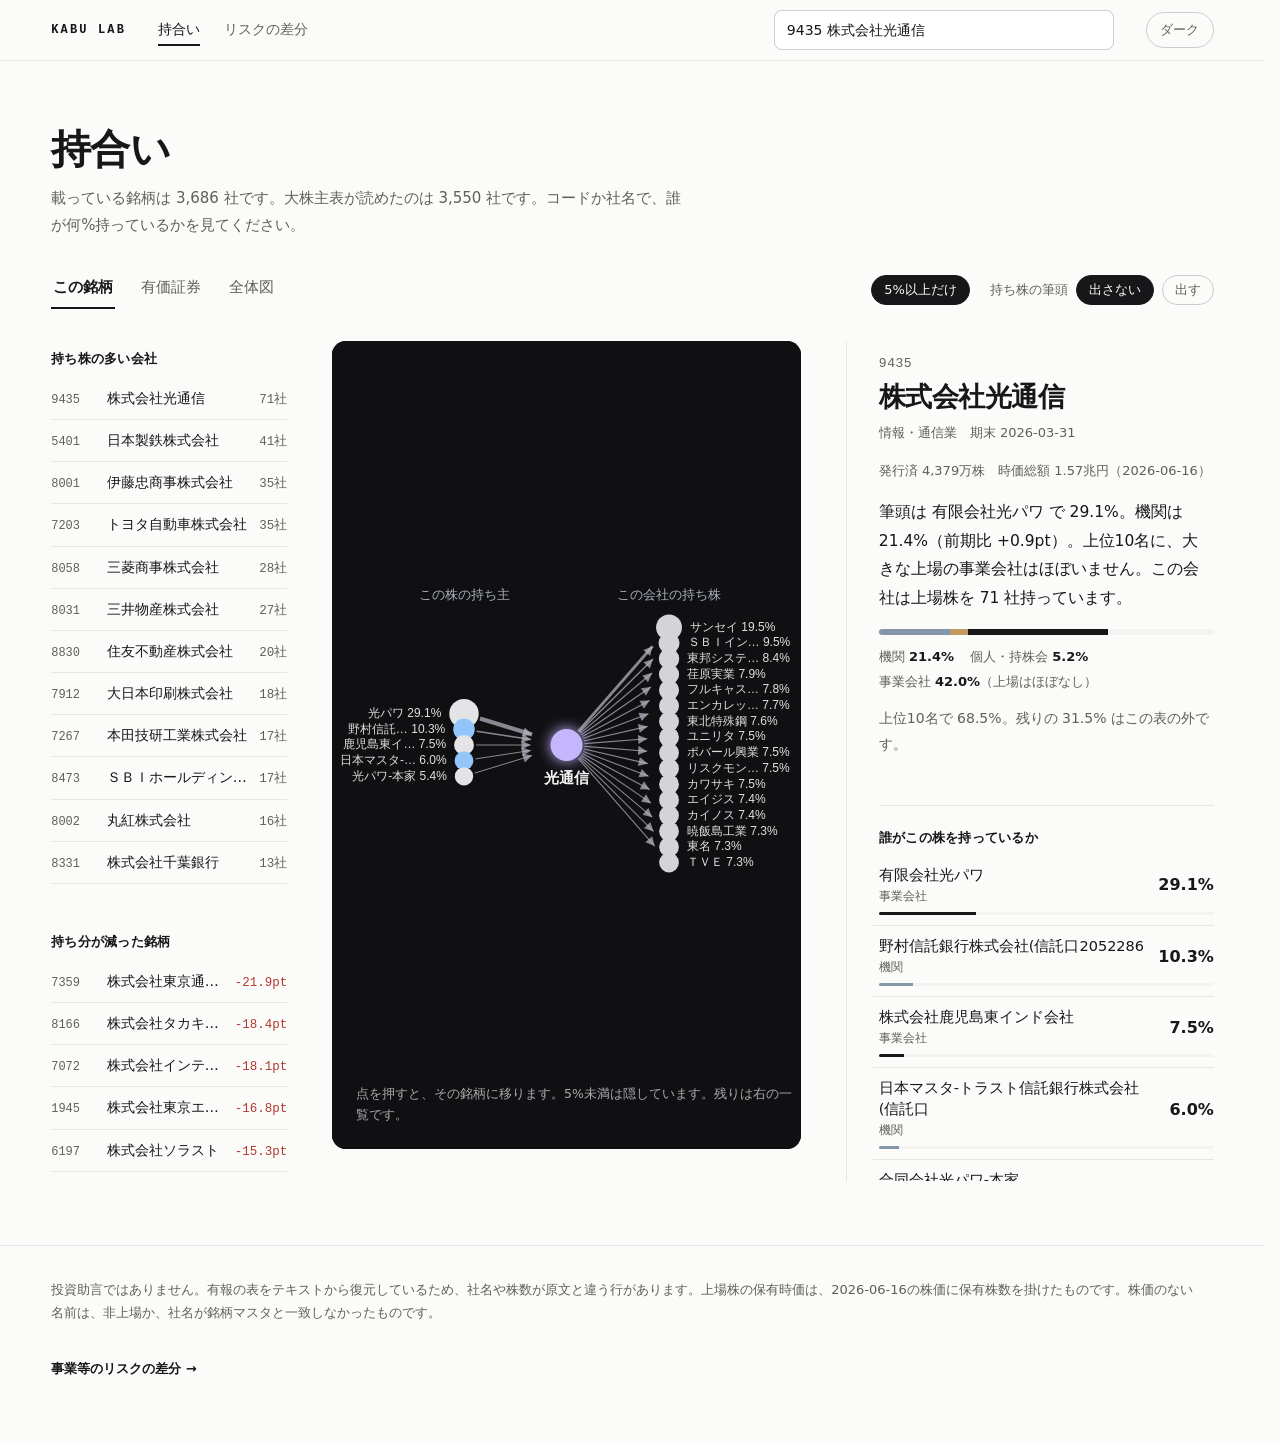
==== commit c66704aa: "ヘッダーのズレ、ダークの薄い文字、社名の欠落を直す。 ヘッダーのズレ: 持合いは全幅、リスクは中央寄せコンテナで、 ブランド位置が98px、検索が194pxずれていた。両方を同じ .bar （全幅・同" ====
--- a/index.html
+++ b/index.html
@@ -7,20 +7,29 @@
   <meta name="description" content="直近の有価証券報告書から読んだ大株主をグラフで見る。誰が何%持っているか、互いに持ち合っている組が分かる。">
   <link rel="icon" href="data:,">
   <link rel="stylesheet" href="assets/app.css">
+  <script>
+    try {
+      var t = localStorage.getItem("yuho-theme");
+      if (t === "dark" || t === "light") document.documentElement.setAttribute("data-theme", t);
+    } catch (e) {}
+  </script>
 </head>
 <body>
   <a class="skip" href="#detail">銘柄の読みへ</a>
   <header class="top">
-    <a class="brandmark" href="./">KABU&nbsp;LAB</a>
-    <nav class="servicenav" aria-label="サービス">
-      <a href="./" aria-current="page">持合い</a>
-      <a href="risk/">リスクの差分</a>
-    </nav>
-    <form class="search" role="search" id="search-form">
-      <label class="sr" for="q">銘柄コードか社名</label>
-      <input id="q" type="search" placeholder="銘柄コード・社名で検索" autocomplete="off" spellcheck="false">
-      <ul id="suggest" class="suggest" hidden></ul>
-    </form>
+    <div class="bar">
+      <a class="brandmark" href="./">KABU&nbsp;LAB</a>
+      <nav class="servicenav" aria-label="サービス">
+        <a href="./" aria-current="page">持合い</a>
+        <a href="risk/">リスクの差分</a>
+      </nav>
+      <form class="search" role="search" id="search-form">
+        <label class="sr" for="q">銘柄コードか社名</label>
+        <input id="q" type="search" placeholder="銘柄コード・社名で検索" autocomplete="off" spellcheck="false">
+        <ul id="suggest" class="suggest" hidden></ul>
+      </form>
+      <button type="button" id="theme" aria-pressed="false">ダーク</button>
+    </div>
   </header>
 
   <div class="intro">
--- a/assets/app.css
+++ b/assets/app.css
@@ -14,6 +14,7 @@
   --line: rgba(23, 23, 26, 0.09);
   --line-strong: rgba(23, 23, 26, 0.2);
   --hover: #f3f3f1;
+  --header-bg: rgba(251, 251, 250, 0.88);
   --accent: #a5762a;
   --sell: #b03a2e;
   --c-corp: #17171a;
@@ -38,7 +39,23 @@
   text-rendering: optimizeLegibility;
 }
 
+@media (prefers-color-scheme: dark) {
+  :root:not([data-theme="light"]) {
+    --bg: #101013; --surface: #19191d; --ink: #ececea; --muted: #a8a8a2; --faint: #93938c;
+    --line: rgba(236, 236, 234, 0.11); --line-strong: rgba(236, 236, 234, 0.26);
+    --hover: #1f1f23; --header-bg: rgba(16, 16, 19, 0.86);
+    --sell: #e08a80; --c-corp: #ececea; --c-inst: #93a9c0; --c-out: #a9b3aa;
+  }
+}
+:root[data-theme="dark"] {
+  --bg: #101013; --surface: #19191d; --ink: #ececea; --muted: #a8a8a2; --faint: #93938c;
+  --line: rgba(236, 236, 234, 0.11); --line-strong: rgba(236, 236, 234, 0.26);
+  --hover: #1f1f23; --header-bg: rgba(16, 16, 19, 0.86);
+  --sell: #e08a80; --c-corp: #ececea; --c-inst: #93a9c0; --c-out: #a9b3aa;
+}
+
 * { box-sizing: border-box; }
+html { scrollbar-gutter: stable; }
 html, body { margin: 0; min-height: 100%; }
 body { display: flex; flex-direction: column; min-height: 100vh; background: var(--bg); }
 button, input { font: inherit; color: inherit; }
@@ -58,39 +75,48 @@
 }
 .skip:focus { top: var(--sp-3); }
 
-/* ---- Header ---- */
+/* ---- Header (identical geometry on both services) ---- */
 .top {
   position: sticky; top: 0; z-index: 5;
-  display: flex; align-items: center; gap: var(--sp-6);
-  min-height: 60px; padding: 0 var(--pad-x);
-  background: rgba(251, 251, 250, 0.88);
+  background: var(--header-bg);
   backdrop-filter: blur(10px); -webkit-backdrop-filter: blur(10px);
   border-bottom: 1px solid var(--line);
 }
+.bar {
+  min-height: 60px;
+  padding: 0 clamp(20px, 4vw, 56px);
+  display: flex; align-items: center; gap: var(--sp-6);
+}
 .brandmark {
-  font-family: var(--font-num); font-size: 12px; font-weight: 600;
+  font-family: var(--font-num); font-size: 12px; font-weight: 600; line-height: 1.5;
   letter-spacing: 0.18em; color: var(--ink); text-decoration: none; white-space: nowrap;
 }
+#theme {
+  min-height: 36px; min-width: 68px; text-align: center; line-height: 1.5; padding: 0 var(--sp-3);
+  background: transparent; border: 1px solid var(--line-strong); border-radius: 999px;
+  font-size: 13px; color: var(--muted); white-space: nowrap;
+  transition: color var(--dur) var(--ease), border-color var(--dur) var(--ease);
+}
+#theme:hover { color: var(--ink); border-color: var(--ink); }
 .servicenav { display: flex; gap: var(--sp-5); }
 .servicenav a {
-  font-size: 14px; color: var(--muted); text-decoration: none;
+  font-size: 14px; line-height: 1.5; color: var(--muted); text-decoration: none;
   padding: var(--sp-1) 0; border-bottom: 2px solid transparent;
   transition: color var(--dur) var(--ease);
 }
 .servicenav a:hover { color: var(--ink); }
-.servicenav a[aria-current="page"] { color: var(--ink); font-weight: 600; border-bottom-color: var(--ink); }
-.top .search { margin-left: auto; }
-
-.search { position: relative; width: min(340px, 100%); }
+.servicenav a[aria-current="page"] { color: var(--ink); border-bottom-color: var(--ink); }
+
+.search { position: relative; flex: 0 1 340px; margin-left: auto; }
 .search input {
   width: 100%; min-height: 40px;
   background: var(--surface);
   border: 1px solid var(--line-strong); border-radius: 8px;
-  padding: var(--sp-2) var(--sp-3); font-size: 14px;
+  padding: var(--sp-2) var(--sp-3); font-size: 14px; line-height: 1.5;
   transition: border-color var(--dur) var(--ease);
 }
-.search input::placeholder { color: var(--faint); }
-.search input:hover { border-color: rgba(23, 23, 26, 0.36); }
+.search input::placeholder { color: var(--muted); }
+.search input:hover { border-color: var(--muted); }
 .search input:focus { border-color: var(--ink); outline: none; }
 .suggest {
   position: absolute; z-index: 6; left: 0; right: 0;
@@ -183,7 +209,7 @@
 .stage canvas:active { cursor: grabbing; }
 .note {
   position: absolute; left: var(--sp-5); bottom: var(--sp-5); margin: 0;
-  max-width: 36rem; color: rgba(255, 255, 255, 0.52); font-size: 12.5px; line-height: 1.7;
+  max-width: 36rem; color: rgba(255, 255, 255, 0.64); font-size: 12.5px; line-height: 1.7;
   pointer-events: none;
 }
 .tip {
@@ -196,7 +222,7 @@
 .legend {
   position: absolute; left: var(--sp-5); top: var(--sp-4);
   display: flex; flex-wrap: wrap; gap: var(--sp-2) var(--sp-4);
-  max-width: min(46rem, 75%); font-size: 12px; color: rgba(255, 255, 255, 0.68);
+  max-width: min(46rem, 75%); font-size: 12px; color: rgba(255, 255, 255, 0.76);
 }
 .swatch {
   display: inline-block; width: 8px; height: 8px; margin-right: 6px;
@@ -296,8 +322,9 @@
   main { grid-template-columns: 210px minmax(0, 1fr) 320px; }
 }
 @media (max-width: 980px) {
-  .top { flex-wrap: wrap; gap: var(--sp-3) var(--sp-5); padding-top: var(--sp-3); padding-bottom: var(--sp-3); }
-  .top .search { order: 3; flex-basis: 100%; width: 100%; margin-left: 0; }
+  .bar { flex-wrap: wrap; gap: var(--sp-3) var(--sp-5); padding-top: var(--sp-3); padding-bottom: var(--sp-3); }
+  .search { order: 4; flex-basis: 100%; margin-left: 0; }
+  #theme { margin-left: auto; }
   .intro { padding-top: var(--sp-7); }
   .depth { flex-wrap: wrap; }
   main { grid-template-columns: 1fr; gap: var(--sp-7); }
